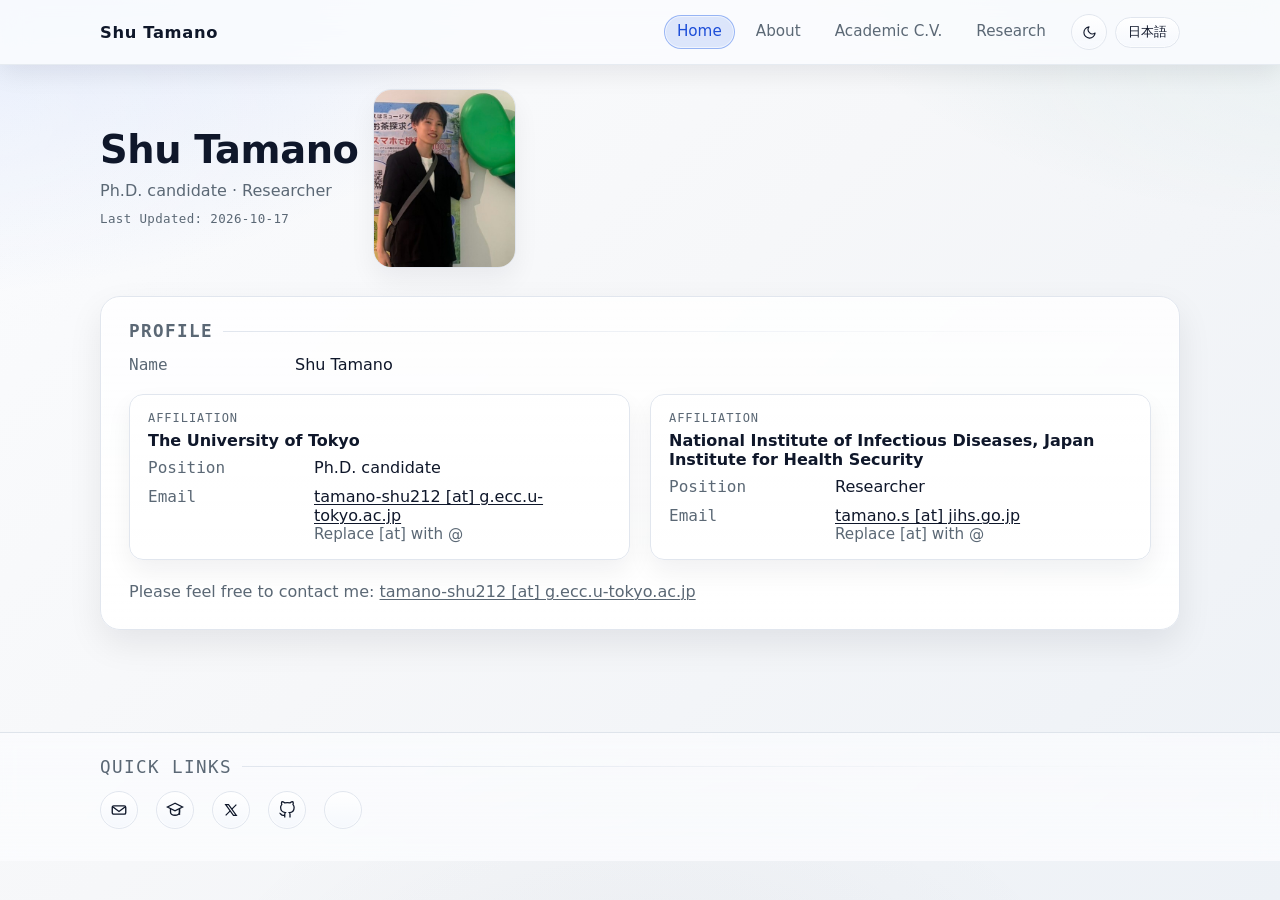
==== index.html @ 68197260 "update img" ====
<!doctype html>
<html lang="en">
  <head>
    <meta charset="utf-8" />
    <meta name="viewport" content="width=device-width, initial-scale=1" />
    <title>Shu Tamano - Home</title>
    <meta
      name="description"
      content="Shu Tamano Ph.D. candidate at The University of Tokyo and researcher at National Institute of Infectious Diseases"
    />
    <meta
      name="keywords"
      content="Shu Tamano, 玉野 史結, causal inference, statistical machine learning, deep learning theory, biostatistics, epidemiology, health security, University of Tokyo, Japan Institute for Health Security, National Institute of Infectious Diseases"
    />
    <link rel="icon" href="figs/favicon-32.png" type="image/png" sizes="32x32" />
    <link rel="apple-touch-icon" href="figs/favicon-180.png" sizes="180x180" />
    <link rel="stylesheet" href="css/style.css" />
  </head>
  <body data-page="home">
    <div id="site-header"></div>

    <main class="container">
      <section class="hero reveal" style="--delay: 0.05s">
        <div class="hero-lockup">
          <div class="hero-copy">
            <h1 data-i18n="value.name">Shu Tamano</h1>
            <p data-i18n="home.tag">Ph.D. candidate · Researcher</p>
            <p class="last-updated">
              <span data-i18n="home.lastUpdated">Last Updated</span>:
              <time datetime="2026-10-17">2026-10-17</time>
            </p>
          </div>
          <img
            class="hero-portrait"
            src="figs/myimage.png"
            width="314"
            height="640"
            alt="Portrait of Shu Tamano"
            decoding="async"
            fetchpriority="high"
          />
        </div>
      </section>

      <section class="card reveal" style="--delay: 0.15s">
        <h2 class="section-title" data-i18n="home.profileTitle">Profile</h2>
        <dl class="kv">
          <dt data-i18n="label.name">Name</dt>
          <dd data-i18n="value.name">Your Name</dd>
        </dl>

        <div class="profile-grid">
          <div class="profile-block">
            <div class="profile-title" data-i18n="label.affiliation">Affiliation</div>
            <div class="profile-affil" data-i18n="value.affiliation1">The University of Tokyo</div>
            <dl class="kv">
              <dt data-i18n="label.position">Position</dt>
              <dd data-i18n="value.position1">Ph.D. candidate</dd>
              <dt data-i18n="label.email">Email</dt>
              <dd>
                <a
                  class="email-link"
                  href="mailto:tamano-shu212@g.ecc.u-tokyo.ac.jp"
                  data-i18n="value.email1"
                  >name[at]example.com</a
                >
                <div class="meta" data-i18n="email.note">Replace [at] with @</div>
              </dd>
            </dl>
          </div>
          <div class="profile-block">
            <div class="profile-title" data-i18n="label.affiliation">Affiliation</div>
            <div class="profile-affil" data-i18n="value.affiliation2">
              Japan Institute for Health Security
            </div>
            <dl class="kv">
              <dt data-i18n="label.position">Position</dt>
              <dd data-i18n="value.position2">Researcher</dd>
              <dt data-i18n="label.email">Email</dt>
              <dd>
                <a class="email-link" href="mailto:tamano.s@jihs.go.jp" data-i18n="value.email2"
                  >name[at]example.com</a
                >
                <div class="meta" data-i18n="email.note">Replace [at] with @</div>
              </dd>
            </dl>
          </div>
        </div>
        <p class="contact-note">
          <span data-i18n="home.contactLead">Please feel free to contact me:</span>
          <a class="email-link" href="mailto:tamano-shu212@g.ecc.u-tokyo.ac.jp" data-i18n="value.email1"
            >tamano-shu212 [at] g.ecc.u-tokyo.ac.jp</a
          >
        </p>
      </section>
    </main>

    <div id="site-footer"></div>

    <script src="js/layout.js" defer></script>
    <script src="js/site.js" defer></script>
  </body>
</html>
---- css/style.css ----
:root {
  color-scheme: light;
  --bg-start: #fbfcfe;
  --bg: #f6f7f9;
  --bg-2: #edf1f6;
  --ink: #0f172a;
  --muted: #5b6875;
  --accent: #2563eb;
  --accent-2: #0f766e;
  --card: #ffffff;
  --card-raised: #ffffff;
  --line: #e1e6ee;
  --shadow: 0 14px 34px rgba(9, 18, 30, 0.08);
  --dot: rgba(15, 23, 42, 0.06);
  --bg-orb-a: rgba(37, 99, 235, 0.18);
  --bg-orb-b: rgba(15, 118, 110, 0.14);
  --bg-orb-c: rgba(15, 23, 42, 0.04);
  --grain-opacity: 0.24;
  --header-bg: rgba(251, 252, 254, 0.85);
  --header-line: rgba(225, 230, 238, 0.8);
  --header-shadow: 0 8px 26px rgba(9, 18, 30, 0.08);
  --control-bg: rgba(255, 255, 255, 0.9);
  --button-bg: linear-gradient(180deg, rgba(255, 255, 255, 0.95) 0%, rgba(245, 248, 253, 0.93) 100%);
  --button-hover-bg: linear-gradient(
    180deg,
    rgba(255, 255, 255, 0.98) 0%,
    rgba(238, 245, 255, 0.96) 100%
  );
  --card-soft: linear-gradient(180deg, rgba(255, 255, 255, 0.8) 0%, rgba(255, 255, 255, 0.96) 100%);
  --card-highlight: rgba(255, 255, 255, 0.72);
  --card-hover-border: rgba(37, 99, 235, 0.34);
  --card-hover-shadow: 0 16px 36px rgba(9, 18, 30, 0.14);
  --nav-pill-bg: rgba(255, 255, 255, 0.58);
  --nav-pill-border: rgba(225, 230, 238, 0.92);
  --nav-active-bg: rgba(37, 99, 235, 0.14);
  --nav-active-border: rgba(37, 99, 235, 0.38);
  --nav-active-ink: #1d4ed8;
  --ring-soft: 0 0 0 1px rgba(255, 255, 255, 0.55) inset;
  --surface-soft: rgba(15, 23, 42, 0.02);
  --row-muted-bg: rgba(15, 23, 42, 0.03);
  --row-ended-bg: rgba(15, 23, 42, 0.015);
  --footer-bg: rgba(251, 252, 254, 0.7);
  --footer-line: rgba(215, 222, 230, 0.8);
  --elev-shadow: 0 12px 26px rgba(9, 18, 30, 0.06);
  --hover-shadow: 0 8px 18px rgba(37, 99, 235, 0.12);
  --focus-ring: rgba(37, 99, 235, 0.45);
  --accent-chip-bg: rgba(37, 99, 235, 0.08);
  --accent-chip-border: rgba(37, 99, 235, 0.18);
  --accent-active-bg: rgba(37, 99, 235, 0.1);
  --accent-active-border: rgba(37, 99, 235, 0.4);
  --tag-lead-ink: #1d4ed8;
  --tag-lead-bg: rgba(29, 78, 216, 0.12);
  --tag-lead-border: rgba(29, 78, 216, 0.25);
  --tag-corresponding-ink: #0f766e;
  --tag-corresponding-bg: rgba(15, 118, 110, 0.12);
  --tag-corresponding-border: rgba(15, 118, 110, 0.25);
  --tag-last-ink: #7c3aed;
  --tag-last-bg: rgba(124, 58, 237, 0.12);
  --tag-last-border: rgba(124, 58, 237, 0.25);
  --tag-peer-ink: #b45309;
  --tag-peer-bg: rgba(180, 83, 9, 0.12);
  --tag-peer-border: rgba(180, 83, 9, 0.25);
  --tag-presenter-lead-ink: #2563eb;
  --tag-presenter-lead-bg: rgba(37, 99, 235, 0.12);
  --tag-presenter-lead-border: rgba(37, 99, 235, 0.25);
  --tag-presenter-co-ink: #475569;
  --tag-presenter-co-bg: rgba(71, 85, 105, 0.12);
  --tag-presenter-co-border: rgba(71, 85, 105, 0.25);
  --tag-oral-ink: #1e40af;
  --tag-oral-bg: rgba(30, 64, 175, 0.12);
  --tag-oral-border: rgba(30, 64, 175, 0.25);
  --tag-poster-ink: #0f766e;
  --tag-poster-bg: rgba(15, 118, 110, 0.12);
  --tag-poster-border: rgba(15, 118, 110, 0.25);
  --tag-invited-ink: #9333ea;
  --tag-invited-bg: rgba(147, 51, 234, 0.12);
  --tag-invited-border: rgba(147, 51, 234, 0.25);
  --sans: system-ui, -apple-system, BlinkMacSystemFont, "Segoe UI", sans-serif;
  --mono: ui-monospace, "SFMono-Regular", Menlo, Monaco, Consolas, monospace;
  --research-serif: "Hiragino Mincho ProN", "Yu Mincho", "Times New Roman", "Times", serif;
  --jp-round: "Hiragino Maru Gothic ProN", "Hiragino Maru Gothic Pro", "HGMaruGothicMPRO",
    "Yu Gothic", "Meiryo", "Noto Sans JP", sans-serif;
}

:root[data-theme="dark"] {
  color-scheme: dark;
  --bg-start: #050b16;
  --bg: #0b1322;
  --bg-2: #101b31;
  --ink: #e5edf8;
  --muted: #9aaac0;
  --accent: #60a5fa;
  --accent-2: #2dd4bf;
  --card: #131f35;
  --card-raised: #182640;
  --line: #2a3953;
  --shadow: 0 18px 34px rgba(2, 6, 16, 0.48);
  --dot: rgba(148, 163, 184, 0.14);
  --bg-orb-a: rgba(96, 165, 250, 0.24);
  --bg-orb-b: rgba(45, 212, 191, 0.2);
  --bg-orb-c: rgba(148, 163, 184, 0.1);
  --grain-opacity: 0.26;
  --header-bg: rgba(5, 11, 22, 0.82);
  --header-line: rgba(42, 57, 83, 0.82);
  --header-shadow: 0 12px 30px rgba(2, 6, 16, 0.58);
  --control-bg: rgba(19, 31, 53, 0.9);
  --button-bg: linear-gradient(180deg, rgba(24, 38, 64, 0.9) 0%, rgba(18, 29, 50, 0.96) 100%);
  --button-hover-bg: linear-gradient(180deg, rgba(31, 50, 84, 0.92) 0%, rgba(24, 38, 64, 0.98) 100%);
  --card-soft: linear-gradient(180deg, rgba(24, 38, 64, 0.88) 0%, rgba(19, 31, 53, 0.96) 100%);
  --card-highlight: rgba(148, 163, 184, 0.2);
  --card-hover-border: rgba(96, 165, 250, 0.5);
  --card-hover-shadow: 0 18px 40px rgba(2, 6, 16, 0.6);
  --nav-pill-bg: rgba(24, 38, 64, 0.74);
  --nav-pill-border: rgba(42, 57, 83, 0.96);
  --nav-active-bg: rgba(96, 165, 250, 0.2);
  --nav-active-border: rgba(96, 165, 250, 0.48);
  --nav-active-ink: #bfdbfe;
  --ring-soft: 0 0 0 1px rgba(148, 163, 184, 0.2) inset;
  --surface-soft: rgba(148, 163, 184, 0.08);
  --row-muted-bg: rgba(148, 163, 184, 0.14);
  --row-ended-bg: rgba(148, 163, 184, 0.1);
  --footer-bg: rgba(5, 11, 22, 0.74);
  --footer-line: rgba(42, 57, 83, 0.82);
  --elev-shadow: 0 14px 30px rgba(2, 6, 16, 0.45);
  --hover-shadow: 0 10px 20px rgba(96, 165, 250, 0.2);
  --focus-ring: rgba(96, 165, 250, 0.55);
  --accent-chip-bg: rgba(96, 165, 250, 0.16);
  --accent-chip-border: rgba(96, 165, 250, 0.34);
  --accent-active-bg: rgba(96, 165, 250, 0.22);
  --accent-active-border: rgba(96, 165, 250, 0.45);
  --tag-lead-ink: #93c5fd;
  --tag-lead-bg: rgba(147, 197, 253, 0.16);
  --tag-lead-border: rgba(147, 197, 253, 0.34);
  --tag-corresponding-ink: #5eead4;
  --tag-corresponding-bg: rgba(94, 234, 212, 0.16);
  --tag-corresponding-border: rgba(94, 234, 212, 0.34);
  --tag-last-ink: #c4b5fd;
  --tag-last-bg: rgba(196, 181, 253, 0.16);
  --tag-last-border: rgba(196, 181, 253, 0.34);
  --tag-peer-ink: #fdba74;
  --tag-peer-bg: rgba(253, 186, 116, 0.16);
  --tag-peer-border: rgba(253, 186, 116, 0.34);
  --tag-presenter-lead-ink: #93c5fd;
  --tag-presenter-lead-bg: rgba(147, 197, 253, 0.16);
  --tag-presenter-lead-border: rgba(147, 197, 253, 0.34);
  --tag-presenter-co-ink: #cbd5e1;
  --tag-presenter-co-bg: rgba(203, 213, 225, 0.14);
  --tag-presenter-co-border: rgba(203, 213, 225, 0.3);
  --tag-oral-ink: #bfdbfe;
  --tag-oral-bg: rgba(191, 219, 254, 0.16);
  --tag-oral-border: rgba(191, 219, 254, 0.34);
  --tag-poster-ink: #5eead4;
  --tag-poster-bg: rgba(94, 234, 212, 0.16);
  --tag-poster-border: rgba(94, 234, 212, 0.34);
  --tag-invited-ink: #d8b4fe;
  --tag-invited-bg: rgba(216, 180, 254, 0.16);
  --tag-invited-border: rgba(216, 180, 254, 0.34);
}

@media (prefers-color-scheme: dark) {
  :root:not([data-theme="light"]) {
    color-scheme: dark;
    --bg-start: #050b16;
    --bg: #0b1322;
    --bg-2: #101b31;
    --ink: #e5edf8;
    --muted: #9aaac0;
    --accent: #60a5fa;
    --accent-2: #2dd4bf;
    --card: #131f35;
    --card-raised: #182640;
    --line: #2a3953;
    --shadow: 0 18px 34px rgba(2, 6, 16, 0.48);
    --dot: rgba(148, 163, 184, 0.14);
    --bg-orb-a: rgba(96, 165, 250, 0.24);
    --bg-orb-b: rgba(45, 212, 191, 0.2);
    --bg-orb-c: rgba(148, 163, 184, 0.1);
    --grain-opacity: 0.26;
    --header-bg: rgba(5, 11, 22, 0.82);
    --header-line: rgba(42, 57, 83, 0.82);
    --header-shadow: 0 12px 30px rgba(2, 6, 16, 0.58);
    --control-bg: rgba(19, 31, 53, 0.9);
    --button-bg: linear-gradient(180deg, rgba(24, 38, 64, 0.9) 0%, rgba(18, 29, 50, 0.96) 100%);
    --button-hover-bg: linear-gradient(180deg, rgba(31, 50, 84, 0.92) 0%, rgba(24, 38, 64, 0.98) 100%);
    --card-soft: linear-gradient(180deg, rgba(24, 38, 64, 0.88) 0%, rgba(19, 31, 53, 0.96) 100%);
    --card-highlight: rgba(148, 163, 184, 0.2);
    --card-hover-border: rgba(96, 165, 250, 0.5);
    --card-hover-shadow: 0 18px 40px rgba(2, 6, 16, 0.6);
    --nav-pill-bg: rgba(24, 38, 64, 0.74);
    --nav-pill-border: rgba(42, 57, 83, 0.96);
    --nav-active-bg: rgba(96, 165, 250, 0.2);
    --nav-active-border: rgba(96, 165, 250, 0.48);
    --nav-active-ink: #bfdbfe;
    --ring-soft: 0 0 0 1px rgba(148, 163, 184, 0.2) inset;
    --surface-soft: rgba(148, 163, 184, 0.08);
    --row-muted-bg: rgba(148, 163, 184, 0.14);
    --row-ended-bg: rgba(148, 163, 184, 0.1);
    --footer-bg: rgba(5, 11, 22, 0.74);
    --footer-line: rgba(42, 57, 83, 0.82);
    --elev-shadow: 0 14px 30px rgba(2, 6, 16, 0.45);
    --hover-shadow: 0 10px 20px rgba(96, 165, 250, 0.2);
    --focus-ring: rgba(96, 165, 250, 0.55);
    --accent-chip-bg: rgba(96, 165, 250, 0.16);
    --accent-chip-border: rgba(96, 165, 250, 0.34);
    --accent-active-bg: rgba(96, 165, 250, 0.22);
    --accent-active-border: rgba(96, 165, 250, 0.45);
    --tag-lead-ink: #93c5fd;
    --tag-lead-bg: rgba(147, 197, 253, 0.16);
    --tag-lead-border: rgba(147, 197, 253, 0.34);
    --tag-corresponding-ink: #5eead4;
    --tag-corresponding-bg: rgba(94, 234, 212, 0.16);
    --tag-corresponding-border: rgba(94, 234, 212, 0.34);
    --tag-last-ink: #c4b5fd;
    --tag-last-bg: rgba(196, 181, 253, 0.16);
    --tag-last-border: rgba(196, 181, 253, 0.34);
    --tag-peer-ink: #fdba74;
    --tag-peer-bg: rgba(253, 186, 116, 0.16);
    --tag-peer-border: rgba(253, 186, 116, 0.34);
    --tag-presenter-lead-ink: #93c5fd;
    --tag-presenter-lead-bg: rgba(147, 197, 253, 0.16);
    --tag-presenter-lead-border: rgba(147, 197, 253, 0.34);
    --tag-presenter-co-ink: #cbd5e1;
    --tag-presenter-co-bg: rgba(203, 213, 225, 0.14);
    --tag-presenter-co-border: rgba(203, 213, 225, 0.3);
    --tag-oral-ink: #bfdbfe;
    --tag-oral-bg: rgba(191, 219, 254, 0.16);
    --tag-oral-border: rgba(191, 219, 254, 0.34);
    --tag-poster-ink: #5eead4;
    --tag-poster-bg: rgba(94, 234, 212, 0.16);
    --tag-poster-border: rgba(94, 234, 212, 0.34);
    --tag-invited-ink: #d8b4fe;
    --tag-invited-bg: rgba(216, 180, 254, 0.16);
    --tag-invited-border: rgba(216, 180, 254, 0.34);
  }
}

* {
  box-sizing: border-box;
}

html {
  scroll-behavior: smooth;
}

body {
  margin: 0;
  font-family: var(--sans);
  color: var(--ink);
  background:
    radial-gradient(1200px 700px at -8% -12%, var(--bg-orb-a) 0%, transparent 58%),
    radial-gradient(980px 640px at 104% -18%, var(--bg-orb-b) 0%, transparent 60%),
    radial-gradient(680px 460px at 50% 118%, var(--bg-orb-c) 0%, transparent 70%),
    linear-gradient(136deg, var(--bg-start) 0%, var(--bg) 46%, var(--bg-2) 100%);
  min-height: 100vh;
  overflow-x: hidden;
  transition: background-color 0.25s ease, color 0.25s ease;
}

:lang(ja) body {
  font-family: var(--jp-round);
  font-weight: 500;
}

:lang(ja) body * {
  font-family: var(--jp-round);
}

body::before {
  content: "";
  position: fixed;
  inset: 0;
  pointer-events: none;
  background-image: radial-gradient(var(--dot) 0.6px, transparent 0.6px);
  background-size: 20px 20px;
  opacity: var(--grain-opacity);
  mix-blend-mode: normal;
  z-index: 0;
}

body::after {
  content: "";
  position: fixed;
  inset: -6% -18%;
  pointer-events: none;
  z-index: 0;
  background:
    radial-gradient(520px 280px at 12% 18%, var(--card-highlight) 0%, transparent 72%),
    radial-gradient(460px 260px at 88% 12%, var(--card-highlight) 0%, transparent 74%);
  opacity: 0.35;
}

img {
  max-width: 100%;
  display: block;
}

a {
  color: inherit;
  text-decoration: none;
}

a:hover {
  color: var(--accent);
}

.email-link {
  text-decoration: underline;
  text-decoration-thickness: 1px;
  text-underline-offset: 2px;
  word-break: break-word;
}

header {
  position: sticky;
  top: 0;
  z-index: 24;
  pointer-events: none;
  background: transparent;
  border: 0;
  box-shadow: none;
  backdrop-filter: none;
}

.hybrid-header {
  position: relative;
}

.legacy-header {
  pointer-events: auto;
  max-height: 220px;
  overflow: hidden;
  backdrop-filter: blur(14px) saturate(140%);
  background: var(--header-bg);
  border-bottom: 1px solid var(--header-line);
  box-shadow: var(--header-shadow);
  opacity: 1;
  transform: translateY(0);
  transition: opacity 0.2s ease, transform 0.2s ease, max-height 0.2s ease, border-color 0.2s ease;
}

.hybrid-header.is-compact .legacy-header {
  max-height: 0;
  opacity: 0;
  transform: translateY(-12px);
  border-color: transparent;
  pointer-events: none;
}

.topbar {
  display: flex;
  align-items: center;
  justify-content: space-between;
  gap: 14px;
  padding: 14px 0;
}

.floating-menu {
  position: fixed;
  top: 16px;
  right: clamp(10px, 2vw, 24px);
  width: min(340px, calc(100vw - 20px));
  display: grid;
  justify-items: end;
  gap: 10px;
  opacity: 0;
  transform: translateY(-8px) scale(0.98);
  transform-origin: top right;
  pointer-events: none;
  transition: opacity 0.22s ease, transform 0.22s ease;
}

.hybrid-header.is-compact .floating-menu {
  opacity: 1;
  transform: translateY(0) scale(1);
  pointer-events: auto;
}

.menu-fab {
  position: relative;
  width: 46px;
  height: 46px;
  border: 1px solid var(--line);
  border-radius: 999px;
  background: var(--button-bg);
  color: var(--ink);
  cursor: pointer;
  display: inline-grid;
  place-items: center;
  padding: 0;
  box-shadow: var(--header-shadow), var(--ring-soft);
  transition: transform 0.2s ease, border-color 0.2s ease, box-shadow 0.2s ease, background 0.2s ease;
}

.menu-fab .menu-line {
  position: absolute;
  width: 18px;
  height: 1.8px;
  border-radius: 999px;
  background: currentColor;
  transition: transform 0.2s ease, opacity 0.2s ease;
}

.menu-fab .menu-line:nth-child(1) {
  transform: translateY(-5px);
}

.menu-fab .menu-line:nth-child(2) {
  transform: translateY(0);
}

.menu-fab .menu-line:nth-child(3) {
  transform: translateY(5px);
}

.floating-menu.is-open .menu-fab .menu-line:nth-child(1) {
  transform: translateY(0) rotate(45deg);
}

.floating-menu.is-open .menu-fab .menu-line:nth-child(2) {
  opacity: 0;
}

.floating-menu.is-open .menu-fab .menu-line:nth-child(3) {
  transform: translateY(0) rotate(-45deg);
}

.menu-fab:hover {
  transform: translateY(-1px);
  border-color: var(--accent);
  background: var(--button-hover-bg);
  box-shadow: var(--hover-shadow);
}

.menu-fab:focus-visible {
  outline: 2px solid var(--focus-ring);
  outline-offset: 2px;
}

.menu-panel {
  width: 100%;
  border: 1px solid var(--line);
  border-radius: 18px;
  padding: 14px;
  background: var(--card-soft);
  box-shadow: var(--header-shadow), var(--ring-soft);
  backdrop-filter: blur(14px) saturate(140%);
  opacity: 0;
  transform: translateY(-8px) scale(0.98);
  transform-origin: top right;
  visibility: hidden;
  pointer-events: none;
  transition: opacity 0.22s ease, transform 0.22s ease, visibility 0s linear 0.22s;
}

.floating-menu.is-open .menu-panel {
  opacity: 1;
  transform: translateY(0) scale(1);
  visibility: visible;
  pointer-events: auto;
  transition: opacity 0.22s ease, transform 0.22s ease;
}

.container {
  width: min(1080px, 92vw);
  margin: 0 auto;
}

.brand {
  display: flex;
  flex-direction: column;
  gap: 4px;
}

.brand .title {
  font-size: 1.02rem;
  font-weight: 650;
  letter-spacing: 0.04em;
  text-shadow: 0 1px 0 var(--card-highlight);
}

.brand .subtitle {
  font-size: 0.85rem;
  color: var(--muted);
  font-family: var(--mono);
}

.legacy-right {
  display: flex;
  align-items: center;
  justify-content: flex-end;
  gap: 12px;
  flex-wrap: wrap;
}

.legacy-nav {
  display: flex;
  align-items: center;
  gap: 8px;
  flex-wrap: wrap;
  font-size: 0.95rem;
}

.legacy-nav a {
  padding: 8px 12px;
  border: 1px solid transparent;
  border-radius: 999px;
  color: var(--muted);
  line-height: 1;
  transition: color 0.2s ease, border-color 0.2s ease, background 0.2s ease, transform 0.2s ease;
}

.legacy-nav a:hover {
  background: var(--nav-pill-bg);
  border-color: var(--nav-pill-border);
  color: var(--ink);
  transform: translateY(-1px);
}

.legacy-nav a.active {
  border-color: var(--nav-active-border);
  background: var(--nav-active-bg);
  color: var(--nav-active-ink);
  box-shadow: var(--ring-soft);
}

.legacy-actions {
  display: flex;
  align-items: center;
  gap: 8px;
}

.menu-panel nav {
  display: grid;
  gap: 8px;
  margin-top: 10px;
  font-size: 0.95rem;
}

.menu-panel nav a {
  padding: 9px 12px;
  border: 1px solid transparent;
  border-radius: 12px;
  color: var(--muted);
  line-height: 1;
  transition: color 0.2s ease, border-color 0.2s ease, background 0.2s ease, transform 0.2s ease;
}

.menu-panel nav a:hover {
  background: var(--nav-pill-bg);
  border-color: var(--nav-pill-border);
  color: var(--ink);
  transform: translateY(-1px);
}

.menu-panel nav a.active {
  border-color: var(--nav-active-border);
  background: var(--nav-active-bg);
  color: var(--nav-active-ink);
  box-shadow: var(--ring-soft);
}

.menu-actions {
  margin-top: 12px;
  padding-top: 12px;
  border-top: 1px solid var(--line);
  display: flex;
  justify-content: flex-end;
  gap: 8px;
}

.lang-toggle,
.theme-toggle {
  border: 1px solid var(--line);
  background: var(--button-bg);
  color: var(--ink);
  border-radius: 999px;
  cursor: pointer;
  padding: 6px 12px;
  box-shadow: var(--ring-soft);
  transition: transform 0.2s ease, border-color 0.2s ease, box-shadow 0.2s ease, background 0.2s ease;
}

.lang-toggle {
  font-family: var(--mono);
  font-size: 0.8rem;
}

.theme-toggle {
  position: relative;
  display: inline-grid;
  place-items: center;
  width: 36px;
  height: 36px;
  padding: 0;
  flex: 0 0 auto;
}

.theme-icon {
  position: absolute;
  width: 15px;
  height: 15px;
  transition: opacity 0.22s ease, transform 0.22s ease;
}

.theme-icon.sun {
  opacity: 0;
  transform: scale(0.72) rotate(-18deg);
}

.theme-icon.moon {
  opacity: 1;
  transform: scale(1) rotate(0deg);
}

:root[data-theme="dark"] .theme-icon.sun {
  opacity: 1;
  transform: scale(1) rotate(0deg);
}

:root[data-theme="dark"] .theme-icon.moon {
  opacity: 0;
  transform: scale(0.72) rotate(18deg);
}

.lang-toggle:hover,
.theme-toggle:hover {
  transform: translateY(-1px);
  border-color: var(--accent);
  background: var(--button-hover-bg);
  box-shadow: var(--hover-shadow);
}

.lang-toggle:focus-visible,
.theme-toggle:focus-visible {
  outline: 2px solid var(--focus-ring);
  outline-offset: 2px;
}

main {
  position: relative;
  z-index: 1;
  padding: 24px 0 102px;
}

.hero {
  --hero-portrait-size: clamp(128px, 14vw, 180px);
  display: block;
}

.hero-lockup {
  display: flex;
  align-items: center;
  flex-wrap: nowrap;
  gap: clamp(8px, 1.3vw, 14px);
  width: fit-content;
  max-width: 100%;
}

.hero-copy {
  display: grid;
  gap: 8px;
  min-width: 0;
  flex: 0 1 auto;
}

.hero h1 {
  font-size: clamp(2rem, 3vw, 2.8rem);
  margin: 0;
  letter-spacing: -0.01em;
  line-height: 1.08;
  text-wrap: balance;
}

.hero p {
  margin: 0;
  color: var(--muted);
  font-size: 1rem;
  line-height: 1.45;
  max-width: 68ch;
  white-space: nowrap;
}

.hero .last-updated {
  font-family: var(--mono);
  font-size: 0.78rem;
  letter-spacing: 0.03em;
}

.hero-portrait {
  width: calc(var(--hero-portrait-size) * 0.8);
  height: var(--hero-portrait-size);
  aspect-ratio: 4 / 5;
  flex: 0 0 auto;
  object-fit: cover;
  object-position: center;
  border: 1px solid var(--line);
  border-radius: 18px;
  box-shadow: var(--elev-shadow), var(--ring-soft);
}

.meta {
  margin: 0;
  color: var(--muted);
  font-size: 0.95rem;
}

.card {
  position: relative;
  overflow: hidden;
  contain: layout;
  background: var(--card-soft);
  border: 1px solid var(--line);
  border-radius: 20px;
  padding: 24px 28px;
  box-shadow: var(--shadow), var(--ring-soft);
  backdrop-filter: blur(4px);
  transition: transform 0.24s ease, border-color 0.24s ease, box-shadow 0.24s ease;
}

.card::before {
  content: "";
  position: absolute;
  top: 0;
  left: 6%;
  right: 6%;
  height: 1px;
  background: linear-gradient(90deg, transparent 0%, var(--card-highlight) 50%, transparent 100%);
  pointer-events: none;
}

.section-title {
  display: flex;
  align-items: center;
  gap: 10px;
  font-size: 1.1rem;
  margin: 0 0 14px;
  letter-spacing: 0.08em;
  text-transform: uppercase;
  font-family: var(--mono);
  color: var(--muted);
}

.section-title::after {
  content: "";
  flex: 1;
  height: 1px;
  background: linear-gradient(90deg, var(--line) 0%, transparent 100%);
}

.collapsible-header {
  display: flex;
  align-items: center;
  gap: 12px;
  margin-bottom: 14px;
}

.collapsible-header .section-title {
  flex: 1;
  min-width: 0;
  margin: 0;
}

.collapsible-card.is-collapsed .collapsible-header {
  margin-bottom: 0;
}

.collapsible-toggle {
  position: relative;
  flex: 0 0 auto;
  display: inline-grid;
  place-items: center;
  width: 34px;
  height: 34px;
  padding: 0;
  border: 1px solid var(--line);
  border-radius: 999px;
  background: var(--button-bg);
  color: var(--muted);
  cursor: pointer;
  box-shadow: var(--ring-soft);
  transition: transform 0.2s ease, border-color 0.2s ease, box-shadow 0.2s ease,
    background 0.2s ease, color 0.2s ease;
}

.collapsible-toggle:hover {
  transform: translateY(-1px);
  border-color: var(--accent-active-border);
  background: var(--button-hover-bg);
  color: var(--accent);
  box-shadow: var(--hover-shadow);
}

.collapsible-toggle:focus-visible {
  outline: 2px solid var(--focus-ring);
  outline-offset: 2px;
}

.collapsible-icon {
  position: relative;
  width: 14px;
  height: 14px;
}

.collapsible-icon::before,
.collapsible-icon::after {
  content: "";
  position: absolute;
  inset: 6px 1px auto;
  height: 2px;
  border-radius: 999px;
  background: currentColor;
  transition: opacity 0.18s ease, transform 0.18s ease;
}

.collapsible-icon::after {
  transform: rotate(90deg);
}

.collapsible-toggle[aria-expanded="true"] .collapsible-icon::after {
  opacity: 0;
  transform: rotate(90deg) scaleX(0.2);
}

.collapsible-content {
  animation: fadeUp 0.22s ease both;
}

.kv {
  display: grid;
  grid-template-columns: 150px 1fr;
  gap: 10px 16px;
  margin: 0;
}

.kv dt {
  font-family: var(--mono);
  color: var(--muted);
}

.kv dd {
  margin: 0;
}

.grid {
  display: grid;
  gap: 22px;
  grid-template-columns: repeat(auto-fit, minmax(260px, 1fr));
  align-items: start;
}

main > section {
  margin-top: 28px;
}

main > section:first-child {
  margin-top: 0;
}

.tag {
  display: inline-flex;
  align-items: center;
  gap: 6px;
  padding: 4px 10px;
  border-radius: 999px;
  background: var(--accent-chip-bg);
  border: 1px solid var(--accent-chip-border);
  color: var(--accent);
  font-size: 0.75rem;
  font-family: var(--mono);
  box-shadow: var(--ring-soft);
}

.tag-row {
  display: flex;
  flex-wrap: wrap;
  gap: 8px;
}

.tag-badge {
  display: inline-flex;
  align-items: center;
  gap: 6px;
  padding: 4px 10px;
  border-radius: 999px;
  font-size: 0.72rem;
  font-weight: 500;
  line-height: 1;
  min-height: 24px;
  font-family: var(--mono);
  letter-spacing: 0.03em;
  border: 1px solid transparent;
}

.tag-badge.lead {
  color: var(--tag-lead-ink);
  background: var(--tag-lead-bg);
  border-color: var(--tag-lead-border);
}

.tag-badge.corresponding {
  color: var(--tag-corresponding-ink);
  background: var(--tag-corresponding-bg);
  border-color: var(--tag-corresponding-border);
}

.tag-badge.last {
  color: var(--tag-last-ink);
  background: var(--tag-last-bg);
  border-color: var(--tag-last-border);
}

.tag-badge.peer {
  color: var(--tag-peer-ink);
  background: var(--tag-peer-bg);
  border-color: var(--tag-peer-border);
}

.tag-badge.presenter-lead {
  color: var(--tag-presenter-lead-ink);
  background: var(--tag-presenter-lead-bg);
  border-color: var(--tag-presenter-lead-border);
}

.tag-badge.presenter-co {
  color: var(--tag-presenter-co-ink);
  background: var(--tag-presenter-co-bg);
  border-color: var(--tag-presenter-co-border);
}

.tag-badge.oral {
  color: var(--tag-oral-ink);
  background: var(--tag-oral-bg);
  border-color: var(--tag-oral-border);
}

.tag-badge.poster {
  color: var(--tag-poster-ink);
  background: var(--tag-poster-bg);
  border-color: var(--tag-poster-border);
}

.tag-badge.invited {
  color: var(--tag-invited-ink);
  background: var(--tag-invited-bg);
  border-color: var(--tag-invited-border);
}

.filter-bar {
  display: flex;
  flex-wrap: wrap;
  gap: 8px;
  margin: 10px 0 6px;
}

.filter-button {
  border: 1px solid var(--line);
  background: var(--button-bg);
  color: var(--muted);
  border-radius: 999px;
  padding: 5px 12px;
  min-height: 24px;
  font-family: var(--mono);
  font-size: 0.7rem;
  letter-spacing: 0.03em;
  cursor: pointer;
  box-shadow: var(--ring-soft);
  transition: border-color 0.2s ease, color 0.2s ease, background 0.2s ease, transform 0.2s ease;
}

.filter-button.active {
  color: var(--accent);
  border-color: var(--accent-active-border);
  background: var(--accent-active-bg);
}

.filter-button:hover {
  color: var(--ink);
  border-color: var(--accent-chip-border);
  transform: translateY(-1px);
}

.filter-button:focus-visible {
  outline: 2px solid var(--focus-ring);
  outline-offset: 2px;
}

.profile-grid {
  display: grid;
  gap: 20px;
  grid-template-columns: repeat(auto-fit, minmax(240px, 1fr));
  margin-top: 20px;
}

.profile-block {
  position: relative;
  overflow: hidden;
  contain: layout;
  border: 1px solid var(--line);
  border-radius: 14px;
  padding: 16px 18px;
  background: var(--card-soft);
  box-shadow: var(--elev-shadow), var(--ring-soft);
  transition: transform 0.22s ease, border-color 0.22s ease, box-shadow 0.22s ease;
}

.profile-block::before {
  content: "";
  position: absolute;
  inset: 0 auto auto 0;
  width: 100%;
  height: 1px;
  background: linear-gradient(90deg, transparent 0%, var(--card-highlight) 45%, transparent 100%);
  pointer-events: none;
}

.profile-title {
  font-family: var(--mono);
  color: var(--muted);
  font-size: 0.75rem;
  letter-spacing: 0.08em;
  text-transform: uppercase;
  margin-bottom: 6px;
}

.profile-affil {
  font-weight: 600;
  margin-bottom: 8px;
}

.contact-note {
  margin: 20px 0 0;
  color: var(--muted);
  line-height: 1.55;
}

.list {
  display: grid;
  gap: 12px;
  margin: 0;
  padding-left: 18px;
  color: var(--muted);
}

.concept-grid {
  display: grid;
  gap: 18px;
  align-items: stretch;
}

.concept-grid-research {
  grid-template-columns: repeat(3, minmax(0, 1fr));
}

.concept-grid-applications {
  grid-template-columns: repeat(3, minmax(0, 1fr));
}

.concept-panel {
  --concept-accent: #2563eb;
  --concept-accent-soft: rgba(37, 99, 235, 0.18);
  --concept-accent-faint: rgba(37, 99, 235, 0.08);
  --concept-accent-line: rgba(37, 99, 235, 0.26);
  position: relative;
  overflow: hidden;
  contain: layout;
  display: grid;
  gap: 16px;
  align-content: start;
  min-height: 100%;
  padding: 18px;
  border: 1px solid var(--line);
  border-radius: 18px;
  background:
    radial-gradient(120% 100% at 0% 0%, var(--concept-accent-faint) 0%, transparent 56%),
    var(--card-soft);
  box-shadow: var(--elev-shadow), var(--ring-soft);
  transition: transform 0.22s ease, border-color 0.22s ease, box-shadow 0.22s ease;
}

.concept-panel svg * {
  animation-play-state: paused;
}

.concept-panel.is-in-view svg * {
  animation-play-state: running;
}

.concept-panel::before {
  content: "";
  position: absolute;
  inset: 0 auto auto 18px;
  width: calc(100% - 36px);
  height: 1px;
  background: linear-gradient(90deg, transparent 0%, rgba(255, 255, 255, 0.7) 50%, transparent 100%);
  pointer-events: none;
}

.concept-panel:hover {
  transform: translateY(-2px);
  border-color: var(--concept-accent-line);
  box-shadow: var(--card-hover-shadow), var(--ring-soft);
}

.concept-panel-causal {
  --concept-accent: #2563eb;
  --concept-accent-soft: rgba(37, 99, 235, 0.18);
  --concept-accent-faint: rgba(37, 99, 235, 0.08);
  --concept-accent-line: rgba(37, 99, 235, 0.26);
}

.concept-panel-statml {
  --concept-accent: #0f766e;
  --concept-accent-soft: rgba(15, 118, 110, 0.18);
  --concept-accent-faint: rgba(15, 118, 110, 0.08);
  --concept-accent-line: rgba(15, 118, 110, 0.26);
}

.concept-panel-dlt {
  --concept-accent: #c2410c;
  --concept-accent-soft: rgba(194, 65, 12, 0.18);
  --concept-accent-faint: rgba(194, 65, 12, 0.08);
  --concept-accent-line: rgba(194, 65, 12, 0.26);
}

.concept-panel-biostat {
  --concept-accent: #15803d;
  --concept-accent-soft: rgba(21, 128, 61, 0.18);
  --concept-accent-faint: rgba(21, 128, 61, 0.08);
  --concept-accent-line: rgba(21, 128, 61, 0.26);
}

.concept-panel-epi {
  --concept-accent: #be123c;
  --concept-accent-soft: rgba(190, 18, 60, 0.18);
  --concept-accent-faint: rgba(190, 18, 60, 0.08);
  --concept-accent-line: rgba(190, 18, 60, 0.26);
}

.concept-panel-econometrics {
  --concept-accent: #7c3aed;
  --concept-accent-soft: rgba(124, 58, 237, 0.18);
  --concept-accent-faint: rgba(124, 58, 237, 0.08);
  --concept-accent-line: rgba(124, 58, 237, 0.26);
}

.concept-copy {
  display: grid;
  gap: 10px;
}

.concept-name {
  margin: 0;
  font-size: 1.1rem;
  line-height: 1.25;
  text-wrap: balance;
}

.concept-desc {
  margin: 0;
  color: var(--muted);
  line-height: 1.6;
}

.concept-visual {
  position: relative;
  overflow: hidden;
  aspect-ratio: 16 / 10;
  border-radius: 16px;
  border: 1px solid var(--concept-accent-line);
  background:
    radial-gradient(82% 82% at 20% 18%, var(--concept-accent-soft) 0%, transparent 58%),
    linear-gradient(145deg, rgba(255, 255, 255, 0.3) 0%, rgba(255, 255, 255, 0.08) 100%);
  box-shadow: inset 0 1px 0 rgba(255, 255, 255, 0.76), var(--ring-soft);
}

.concept-visual::after {
  content: "";
  position: absolute;
  inset: -12% auto auto -6%;
  width: 44%;
  aspect-ratio: 1;
  border-radius: 50%;
  background: radial-gradient(circle, rgba(255, 255, 255, 0.44) 0%, transparent 70%);
  pointer-events: none;
}

.concept-svg {
  position: absolute;
  inset: 0;
  width: 100%;
  height: 100%;
}

.visual-frame {
  fill: rgba(255, 255, 255, 0.03);
  stroke: rgba(255, 255, 255, 0.24);
  stroke-width: 1.2;
}

.visual-haze {
  fill: var(--concept-accent-soft);
  opacity: 0.9;
  animation: hazePulse 6s ease-in-out infinite;
  transform-origin: center;
  transform-box: fill-box;
}

.signal-line,
.trend-line,
.decision-band,
.weight-line,
.activation-wave,
.step-line,
.cluster-link,
.epi-curve,
.axis-line {
  fill: none;
  stroke-linecap: round;
  stroke-linejoin: round;
}

.signal-line,
.activation-wave,
.step-line,
.epi-curve {
  stroke: var(--concept-accent);
}

.signal-line {
  stroke-width: 3;
}

.signal-line.faint {
  stroke-width: 2;
  opacity: 0.34;
  stroke-dasharray: 8 12;
  animation: dashFlow 8s linear infinite;
}

.causal-beam {
  stroke-dasharray: 8 10;
  animation: dashFlow 7s linear infinite;
}

.orbit-ring {
  fill: none;
  stroke: rgba(255, 255, 255, 0.42);
  stroke-width: 1.5;
}

.signal-node,
.layer-node,
.cluster-node,
.sample-marker {
  fill: rgba(255, 255, 255, 0.96);
  stroke: var(--concept-accent);
}

.signal-node {
  stroke-width: 3.6;
  filter: drop-shadow(0 6px 14px rgba(15, 23, 42, 0.14));
}

.spark {
  fill: var(--concept-accent);
  opacity: 0.78;
  animation: sparkPulse 4.4s ease-in-out infinite;
  transform-origin: center;
  transform-box: fill-box;
}

.grid-line {
  fill: none;
  stroke: rgba(148, 163, 184, 0.18);
  stroke-width: 1.1;
}

.decision-band {
  stroke: rgba(15, 23, 42, 0.18);
  stroke-width: 12;
}

.trend-line {
  stroke: var(--concept-accent);
  stroke-width: 3.5;
  stroke-dasharray: 9 12;
  animation: dashFlow 9s linear infinite;
}

.data-dot {
  stroke: rgba(255, 255, 255, 0.72);
  stroke-width: 2;
  animation: nodePulse 5s ease-in-out infinite;
  transform-origin: center;
  transform-box: fill-box;
}

.dot-a {
  fill: #2563eb;
}

.dot-b {
  fill: #0f766e;
}

.dot-c {
  fill: #c2410c;
}

.weight-line {
  stroke: rgba(255, 255, 255, 0.34);
  stroke-width: 1.6;
}

.activation-wave {
  stroke-width: 3;
  opacity: 0.78;
  stroke-dasharray: 10 12;
  animation: dashFlow 10s linear infinite;
}

.layer-node,
.cluster-node {
  stroke-width: 3.4;
  animation: nodePulse 5s ease-in-out infinite;
  transform-origin: center;
  transform-box: fill-box;
}

.axis-line {
  stroke: rgba(15, 23, 42, 0.18);
  stroke-width: 1.6;
}

.confidence-band,
.epi-area {
  fill: var(--concept-accent-soft);
  opacity: 0.82;
}

.step-line,
.epi-curve {
  stroke-width: 4;
}

.policy-line {
  fill: none;
  stroke: var(--concept-accent);
  stroke-width: 4;
  stroke-linecap: round;
  stroke-linejoin: round;
}

.policy-band {
  fill: none;
  stroke: var(--concept-accent-soft);
  stroke-width: 14;
  stroke-linecap: round;
  stroke-linejoin: round;
}

.sample-bar {
  fill: rgba(255, 255, 255, 0.22);
  stroke: rgba(255, 255, 255, 0.34);
  stroke-width: 1.2;
  animation: risePulse 4.4s ease-in-out infinite;
  transform-origin: bottom center;
  transform-box: fill-box;
}

.sample-marker {
  stroke-width: 3;
}

.cluster-link {
  stroke: rgba(255, 255, 255, 0.42);
  stroke-width: 1.9;
}

.choice-node {
  fill: rgba(255, 255, 255, 0.96);
  stroke: var(--concept-accent);
  stroke-width: 3.4;
  animation: nodePulse 5s ease-in-out infinite;
  transform-origin: center;
  transform-box: fill-box;
}

.reward-bar {
  fill: rgba(255, 255, 255, 0.22);
  stroke: rgba(255, 255, 255, 0.34);
  stroke-width: 1.2;
  animation: risePulse 4.4s ease-in-out infinite;
  transform-origin: bottom center;
  transform-box: fill-box;
}

.delay-1,
.spark-delay-1 {
  animation-delay: -0.3s;
}

.delay-2,
.spark-delay-2 {
  animation-delay: -1.2s;
}

.delay-3,
.spark-delay-3 {
  animation-delay: -2.1s;
}

@keyframes dashFlow {
  to {
    stroke-dashoffset: -36;
  }
}

@keyframes sparkPulse {
  0%,
  100% {
    opacity: 0.28;
    transform: scale(0.72);
  }
  50% {
    opacity: 1;
    transform: scale(1.16);
  }
}

@keyframes nodePulse {
  0%,
  100% {
    opacity: 0.86;
    transform: scale(1);
  }
  50% {
    opacity: 1;
    transform: scale(1.08);
  }
}

@keyframes hazePulse {
  0%,
  100% {
    opacity: 0.62;
    transform: scale(0.96);
  }
  50% {
    opacity: 1;
    transform: scale(1.06);
  }
}

@keyframes risePulse {
  0%,
  100% {
    transform: scaleY(0.94);
    opacity: 0.72;
  }
  50% {
    transform: scaleY(1.02);
    opacity: 1;
  }
}

:root[data-theme="dark"] .visual-frame {
  stroke: rgba(148, 163, 184, 0.28);
}

:root[data-theme="dark"] .grid-line,
:root[data-theme="dark"] .axis-line {
  stroke: rgba(148, 163, 184, 0.22);
}

:root[data-theme="dark"] .decision-band {
  stroke: rgba(229, 237, 248, 0.14);
}

:root[data-theme="dark"] .weight-line,
:root[data-theme="dark"] .cluster-link,
:root[data-theme="dark"] .orbit-ring {
  stroke: rgba(203, 213, 225, 0.34);
}

@media (prefers-color-scheme: dark) {
  :root:not([data-theme="light"]) .visual-frame {
    stroke: rgba(148, 163, 184, 0.28);
  }

  :root:not([data-theme="light"]) .grid-line,
  :root:not([data-theme="light"]) .axis-line {
    stroke: rgba(148, 163, 184, 0.22);
  }

  :root:not([data-theme="light"]) .decision-band {
    stroke: rgba(229, 237, 248, 0.14);
  }

  :root:not([data-theme="light"]) .weight-line,
  :root:not([data-theme="light"]) .cluster-link,
  :root:not([data-theme="light"]) .orbit-ring {
    stroke: rgba(203, 213, 225, 0.34);
  }
}

@media (max-width: 980px) {
  .concept-grid-research,
  .concept-grid-applications {
    grid-template-columns: 1fr;
  }

  .concept-grid-research .concept-panel-dlt,
  .concept-grid-applications .concept-panel-econometrics {
    grid-column: auto;
  }
}

.paper {
  position: relative;
  overflow: hidden;
  contain: layout;
  display: grid;
  gap: 12px;
  border: 1px solid var(--line);
  border-radius: 16px;
  padding: 22px;
  background: var(--card-soft);
  box-shadow: var(--ring-soft);
  transition: transform 0.22s ease, border-color 0.22s ease, box-shadow 0.22s ease;
}

.paper::before {
  content: "";
  position: absolute;
  inset: 0 auto auto 0;
  width: 100%;
  height: 1px;
  background: linear-gradient(90deg, transparent 0%, var(--card-highlight) 45%, transparent 100%);
  pointer-events: none;
}

.card:hover,
.profile-block:hover,
.paper:hover {
  transform: translateY(-2px);
  border-color: var(--card-hover-border);
  box-shadow: var(--card-hover-shadow), var(--ring-soft);
}

[hidden] {
  display: none !important;
}

.citation-box {
  border: 1px solid var(--line);
  border-radius: 12px;
  padding: 12px 14px;
  background: var(--surface-soft);
  box-shadow: var(--ring-soft);
}

.citation-box .section-title {
  font-size: 0.85rem;
  margin-bottom: 6px;
  letter-spacing: 0.06em;
}

.paper h3 {
  margin: 0;
  font-size: 1.05rem;
  line-height: 1.35;
  min-height: 2.7em;
}

.paper-title-link {
  color: inherit;
  text-decoration: none;
}

#papers-list .paper-title-link,
#papers-list .citation-box .meta,
.conference-list .paper h3,
.conference-list .cv-meta li > span:last-child {
  font-family: var(--research-serif);
}

.paper-title-link:hover {
  color: var(--accent);
  text-decoration: underline;
  text-decoration-thickness: 1px;
  text-underline-offset: 2px;
}

.paper-title-link:focus-visible {
  outline: 2px solid var(--accent);
  outline-offset: 2px;
  border-radius: 2px;
}

.paper .links {
  display: flex;
  flex-wrap: wrap;
  gap: 10px;
  font-size: 0.85rem;
  color: var(--muted);
}

.inline-brand-link {
  display: inline-flex;
  align-items: center;
  gap: 5px;
}

.inline-brand-link::before {
  content: "";
  width: 14px;
  height: 14px;
  flex: 0 0 auto;
  background-color: currentColor;
  -webkit-mask-image: var(--brand-icon-url);
  mask-image: var(--brand-icon-url);
  -webkit-mask-position: center;
  mask-position: center;
  -webkit-mask-repeat: no-repeat;
  mask-repeat: no-repeat;
  -webkit-mask-size: contain;
  mask-size: contain;
}

.button {
  display: inline-flex;
  align-items: center;
  gap: 6px;
  border: 1px solid var(--line);
  background: var(--button-bg);
  border-radius: 999px;
  padding: 6px 12px;
  font-size: 0.8rem;
  font-family: var(--mono);
  color: var(--ink);
  cursor: pointer;
  box-shadow: var(--ring-soft);
  transition: border-color 0.2s ease, transform 0.2s ease, box-shadow 0.2s ease, background 0.2s ease,
    color 0.2s ease;
}

.button:hover {
  border-color: var(--accent);
  background: var(--button-hover-bg);
  color: var(--accent);
  transform: translateY(-1px);
  box-shadow: var(--hover-shadow);
}

.button-with-icon {
  gap: 7px;
}

.button-with-icon .button-icon {
  width: 14px;
  height: 14px;
  flex: 0 0 auto;
}

.button-with-icon .button-label {
  display: inline-block;
}

.cv-table {
  width: 100%;
  border-collapse: collapse;
  font-size: 0.95rem;
}

.cv-table th {
  text-align: left;
  font-family: var(--mono);
  color: var(--muted);
  font-size: 0.75rem;
  letter-spacing: 0.08em;
  text-transform: uppercase;
  padding: 12px 16px;
  border-bottom: 1px solid var(--line);
}

.cv-table td {
  padding: 12px 16px;
  border-bottom: 1px solid var(--line);
  color: var(--ink);
  vertical-align: top;
}

.cv-table.jobs col.col-period {
  width: 170px;
}

.cv-table.jobs col.col-notes {
  width: 20em;
}

.cv-table.jobs {
  table-layout: fixed;
}

.cv-table.jobs td:nth-child(3),
.cv-table.jobs th:nth-child(3) {
  text-align: left;
  white-space: normal;
  word-break: break-word;
}

.notes-stack {
  display: grid;
  gap: 4px;
}

.cv-table th + th,
.cv-table td + td {
  border-left: 1px solid var(--line);
}

.cv-table.jobs td:first-child,
.cv-table.jobs th:first-child {
  width: 170px;
}

.cv-table .muted-row td {
  color: var(--muted);
  background: var(--row-muted-bg);
}

.cv-table .muted-row .cv-role {
  color: var(--muted);
}

.cv-table .ended-row td {
  background: var(--row-ended-bg);
}

.cv-table td:first-child,
.cv-table th:first-child {
  width: 170px;
}

.period {
  font-family: var(--mono);
  color: var(--muted);
  font-size: 0.85rem;
  display: grid;
  gap: 2px;
  white-space: nowrap;
}

.cv-role {
  font-weight: 600;
  margin-bottom: 6px;
}

.cv-sublist {
  margin: 0;
  padding-left: 18px;
  display: grid;
  gap: 4px;
  color: var(--ink);
}

.cv-meta {
  margin: 0;
  padding-left: 0;
  list-style: none;
  display: grid;
  gap: 6px;
  color: var(--ink);
}

.cv-meta li {
  display: grid;
  grid-template-columns: 110px 1fr;
  gap: 10px;
  align-items: start;
}

.cv-meta.compact li {
  grid-template-columns: 72px 1fr;
  gap: 6px;
}

.cv-label {
  font-family: var(--mono);
  font-size: 0.7rem;
  letter-spacing: 0.08em;
  text-transform: uppercase;
  color: var(--muted);
}

.author-name {
  font-weight: 600;
  text-decoration: underline;
  text-decoration-thickness: 1px;
  text-underline-offset: 2px;
}

.name-strong {
  font-weight: 600;
}

.name-strong.jp {
  text-decoration: underline;
  text-decoration-thickness: 1px;
  text-underline-offset: 2px;
}

.conference-list {
  display: grid;
  gap: 18px;
}

.lang-en {
  display: inline;
}

.lang-ja {
  display: none;
}

html[lang="ja"] .lang-en {
  display: none;
}

html[lang="ja"] .lang-ja {
  display: inline;
}

.cv-table tr:last-child td {
  border-bottom: none;
}

footer {
  border-top: 1px solid var(--footer-line);
  padding: 24px 0 32px;
  color: var(--muted);
  font-size: 0.9rem;
  background: linear-gradient(180deg, var(--footer-bg) 0%, var(--header-bg) 100%);
  backdrop-filter: blur(10px);
}

.link-row {
  display: flex;
  flex-wrap: wrap;
  gap: 12px 18px;
  margin-top: 10px;
  font-family: var(--mono);
  font-size: 0.85rem;
  align-items: center;
}

.icon-link {
  display: inline-grid;
  place-items: center;
  width: 38px;
  height: 38px;
  border: 1px solid var(--line);
  border-radius: 999px;
  background: var(--button-bg);
  color: var(--ink);
  box-shadow: var(--ring-soft);
  transition: border-color 0.2s ease, transform 0.2s ease, box-shadow 0.2s ease, color 0.2s ease,
    background 0.2s ease;
}

.icon-link svg {
  width: 18px;
  height: 18px;
}

.brand-mark {
  width: 18px;
  height: 18px;
  display: inline-block;
  background-color: currentColor;
  -webkit-mask-image: var(--brand-icon-url);
  mask-image: var(--brand-icon-url);
  -webkit-mask-position: center;
  mask-position: center;
  -webkit-mask-repeat: no-repeat;
  mask-repeat: no-repeat;
  -webkit-mask-size: contain;
  mask-size: contain;
}

.brand-arxiv {
  --brand-icon-url: url("https://cdn.simpleicons.org/arxiv");
}

.brand-doi {
  --brand-icon-url: url("https://cdn.simpleicons.org/doi");
}

.icon-link[data-brand="x"] svg {
  width: 16px;
  height: 16px;
}

.icon-link:hover {
  border-color: var(--accent);
  background: var(--button-hover-bg);
  color: var(--accent);
  transform: translateY(-1px);
  box-shadow: var(--hover-shadow);
}

.icon-link:focus-visible {
  outline: 2px solid var(--focus-ring);
  outline-offset: 2px;
}

.sr-only {
  position: absolute;
  width: 1px;
  height: 1px;
  padding: 0;
  margin: -1px;
  overflow: hidden;
  clip: rect(0, 0, 0, 0);
  white-space: nowrap;
  border: 0;
}

.reveal {
  opacity: 0;
  transform: translateY(10px);
  animation: fadeUp 0.7s ease forwards;
  animation-delay: var(--delay, 0s);
}

@keyframes fadeUp {
  from {
    opacity: 0;
    transform: translateY(10px);
  }
  to {
    opacity: 1;
    transform: translateY(0);
  }
}

@media (max-width: 720px) {
  .hero {
    --hero-portrait-size: clamp(96px, 28vw, 132px);
  }

  .hero-lockup {
    gap: 8px;
  }

  .hero h1 {
    font-size: clamp(1.72rem, 8vw, 2rem);
  }

  .hero p {
    font-size: clamp(0.82rem, 3.8vw, 0.94rem);
  }

  header {
    top: 0;
  }

  .concept-grid-research,
  .concept-grid-applications {
    grid-template-columns: 1fr;
  }

  .concept-grid-research .concept-panel-dlt {
    grid-column: auto;
  }

  .concept-grid-applications .concept-panel-econometrics {
    grid-column: auto;
  }

  .concept-panel {
    padding: 16px;
  }

  .concept-name {
    font-size: 1.02rem;
  }

  .topbar {
    flex-direction: column;
    align-items: flex-start;
    gap: 10px;
    padding: 10px 0;
  }

  .legacy-right {
    width: 100%;
    justify-content: space-between;
    gap: 10px;
  }

  .legacy-nav {
    gap: 6px;
  }

  .legacy-nav a {
    padding: 7px 9px;
  }

  .floating-menu {
    top: 12px;
    right: 12px;
    width: calc(100vw - 24px);
  }

  .menu-panel {
    border-radius: 16px;
    padding: 12px;
  }

  .menu-panel nav {
    gap: 6px;
  }

  .menu-panel nav a {
    padding: 9px 11px;
  }

  .kv {
    grid-template-columns: 1fr;
  }

  .cv-table th,
  .cv-table td {
    padding: 10px 12px;
  }

  .cv-table.jobs {
    min-width: 720px;
  }
}

@media (prefers-reduced-motion: reduce) {
  *,
  *::before,
  *::after {
    animation-duration: 0.01ms !important;
    animation-iteration-count: 1 !important;
    transition-duration: 0.01ms !important;
    scroll-behavior: auto !important;
  }
}

.table-scroll {
  overflow-x: auto;
  contain: paint;
  -webkit-overflow-scrolling: touch;
}

.table-scroll .cv-table {
  min-width: 720px;
}

@media (max-width: 720px) {
  .table-scroll {
    margin-right: -4px;
    padding-bottom: 4px;
  }
}
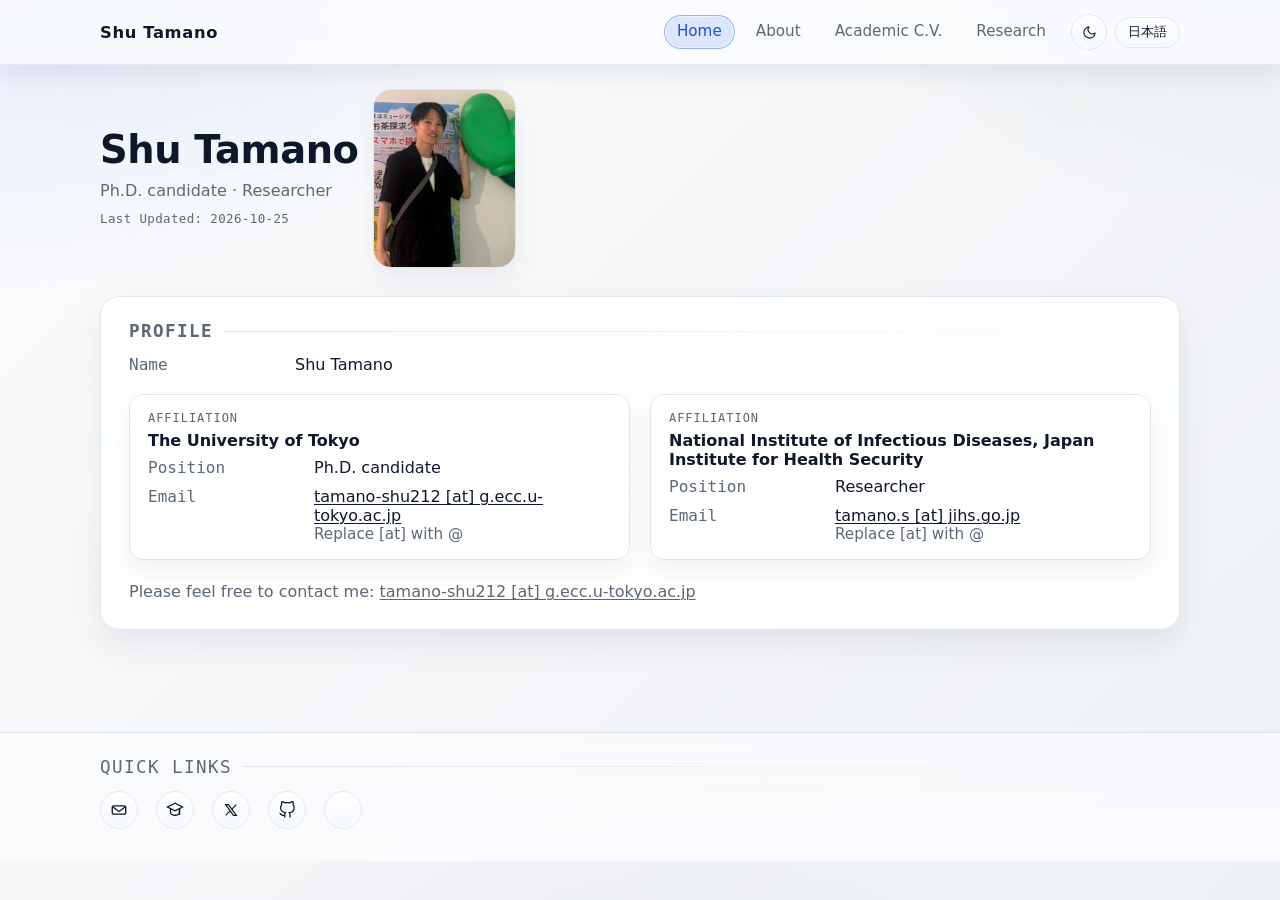
==== commit 0631aad9: "change font" ====
--- a/index.html
+++ b/index.html
@@ -27,7 +27,7 @@
             <p data-i18n="home.tag">Ph.D. candidate · Researcher</p>
             <p class="last-updated">
               <span data-i18n="home.lastUpdated">Last Updated</span>:
-              <time datetime="2026-10-17">2026-10-17</time>
+              <time datetime="2026-10-25">2026-10-25</time>
             </p>
           </div>
           <img
--- a/css/style.css
+++ b/css/style.css
@@ -1816,6 +1816,11 @@
   gap: 18px;
 }
 
+html[lang="ja"] #conference-section-content,
+html[lang="ja"] #conference-section-content * {
+  font-family: "Times New Roman", var(--jp-round);
+}
+
 .lang-en {
   display: inline;
 }
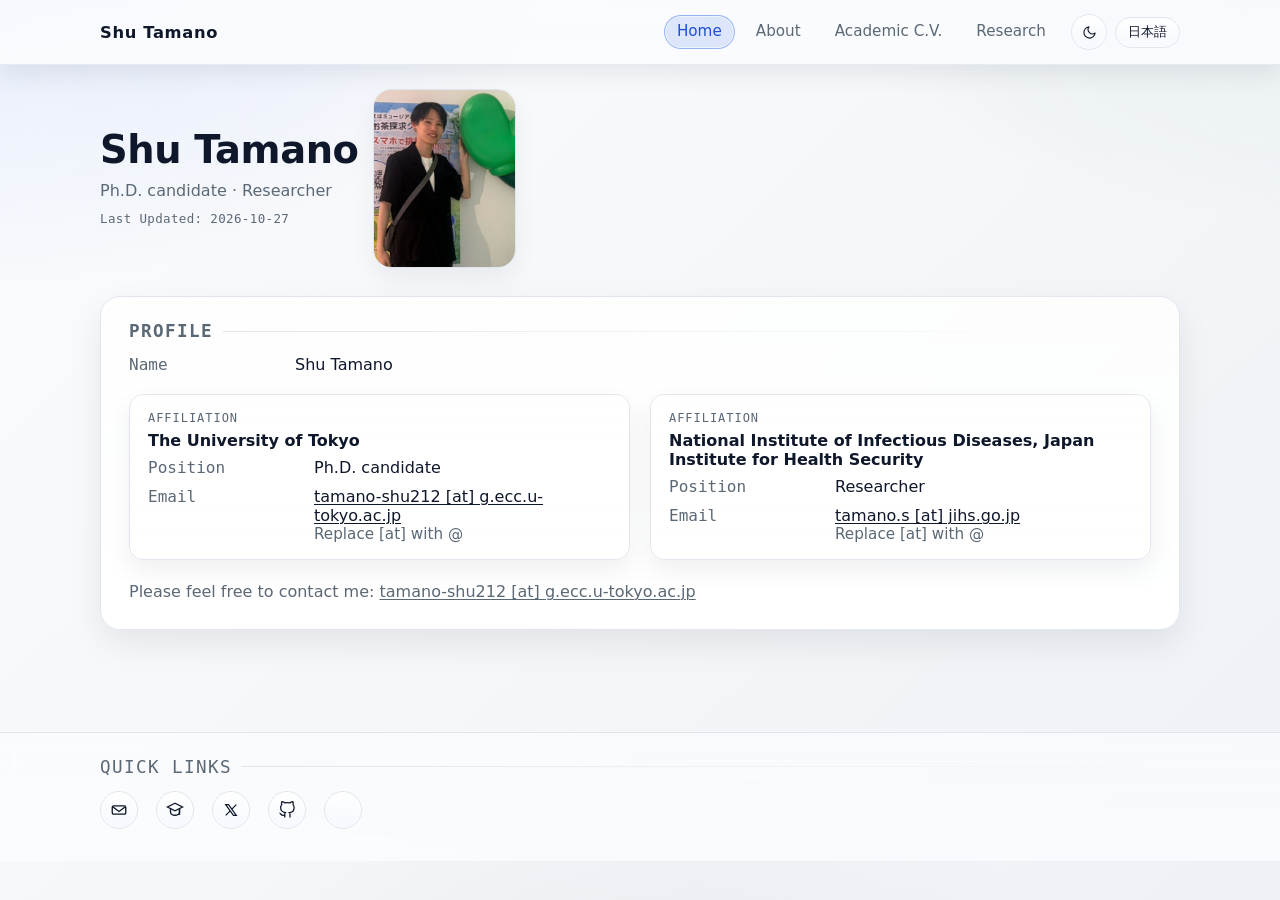
==== commit 1b6ae3a4: "update date" ====
--- a/index.html
+++ b/index.html
@@ -27,7 +27,7 @@
             <p data-i18n="home.tag">Ph.D. candidate · Researcher</p>
             <p class="last-updated">
               <span data-i18n="home.lastUpdated">Last Updated</span>:
-              <time datetime="2026-10-25">2026-10-25</time>
+              <time datetime="2026-10-27">2026-10-27</time>
             </p>
           </div>
           <img
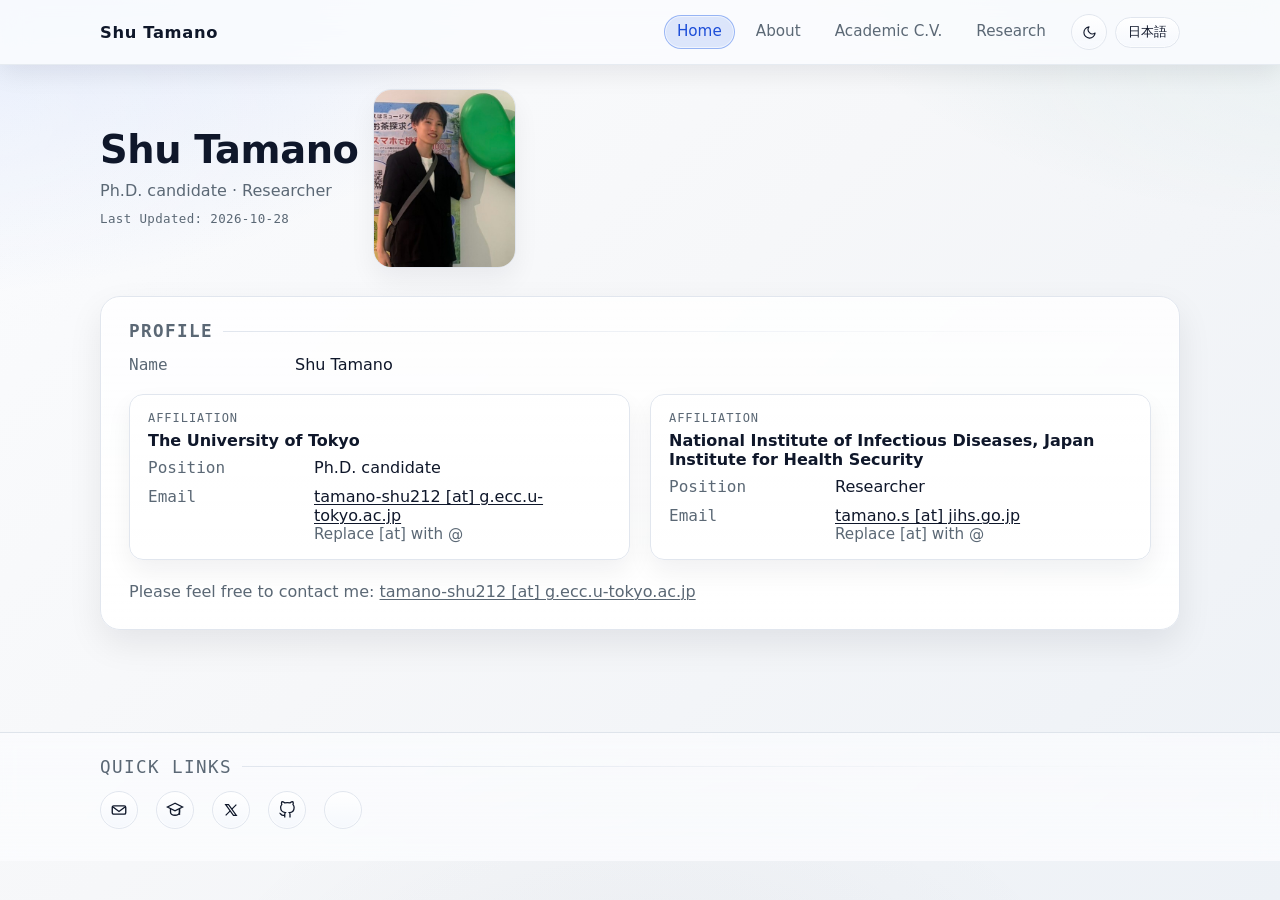
==== commit 64eae2c1: "update date" ====
--- a/index.html
+++ b/index.html
@@ -27,7 +27,7 @@
             <p data-i18n="home.tag">Ph.D. candidate · Researcher</p>
             <p class="last-updated">
               <span data-i18n="home.lastUpdated">Last Updated</span>:
-              <time datetime="2026-10-27">2026-10-27</time>
+              <time datetime="2026-10-28">2026-10-28</time>
             </p>
           </div>
           <img
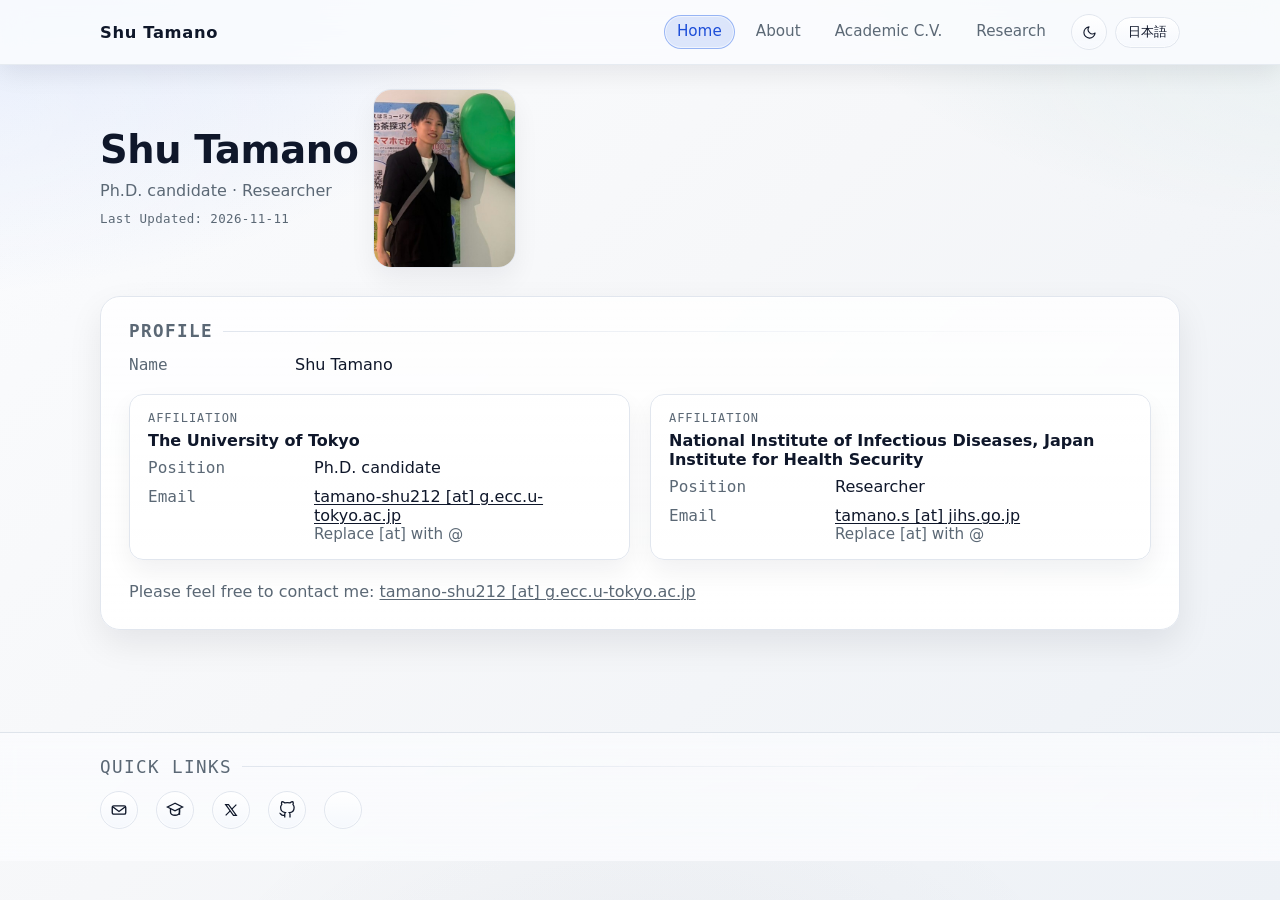
==== commit 675e7dbf: "update" ====
--- a/index.html
+++ b/index.html
@@ -27,7 +27,7 @@
             <p data-i18n="home.tag">Ph.D. candidate · Researcher</p>
             <p class="last-updated">
               <span data-i18n="home.lastUpdated">Last Updated</span>:
-              <time datetime="2026-10-28">2026-10-28</time>
+              <time datetime="2026-11-11">2026-11-11</time>
             </p>
           </div>
           <img
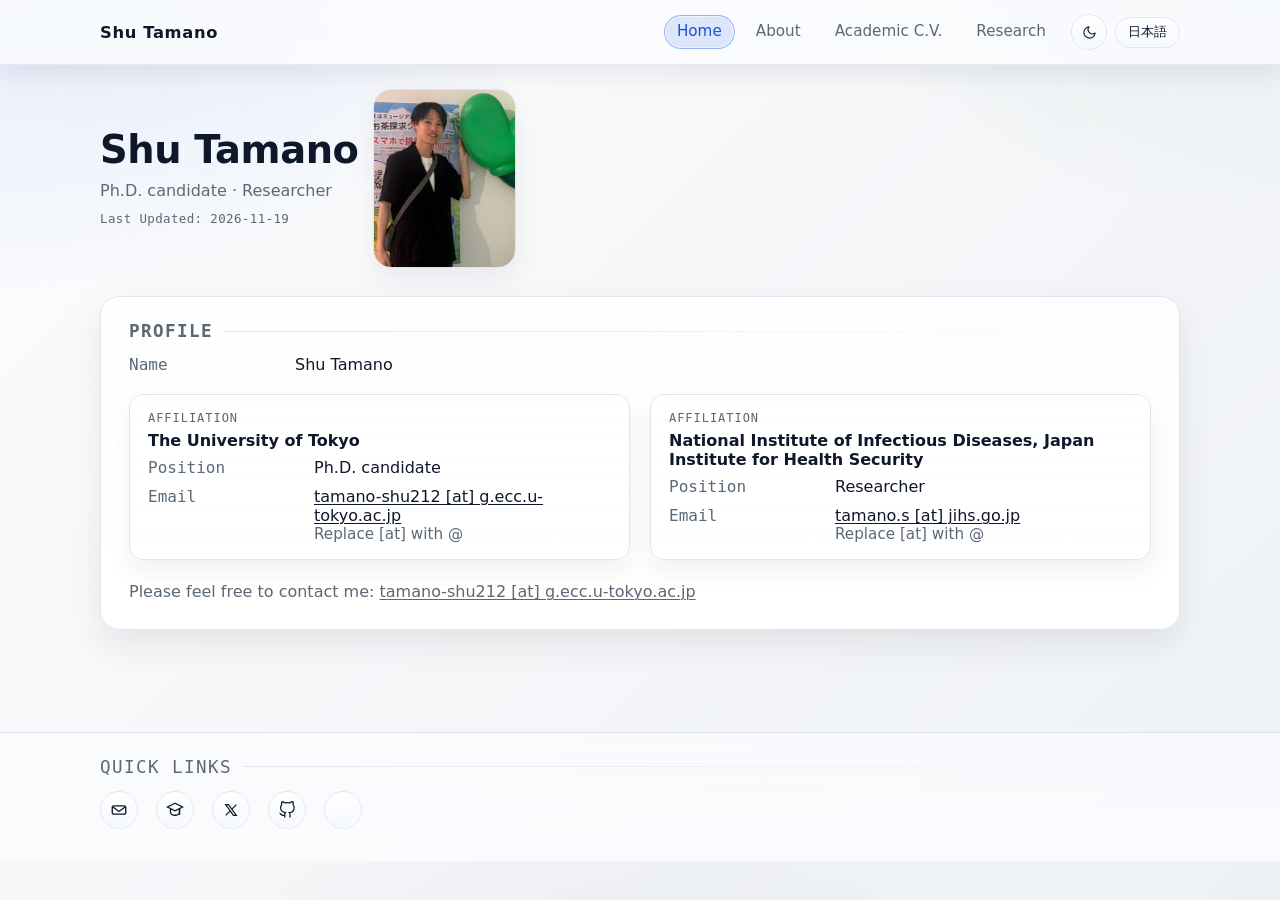
==== commit bd2b1d23: "update" ====
--- a/index.html
+++ b/index.html
@@ -27,7 +27,7 @@
             <p data-i18n="home.tag">Ph.D. candidate · Researcher</p>
             <p class="last-updated">
               <span data-i18n="home.lastUpdated">Last Updated</span>:
-              <time datetime="2026-11-11">2026-11-11</time>
+              <time datetime="2026-11-19">2026-11-19</time>
             </p>
           </div>
           <img
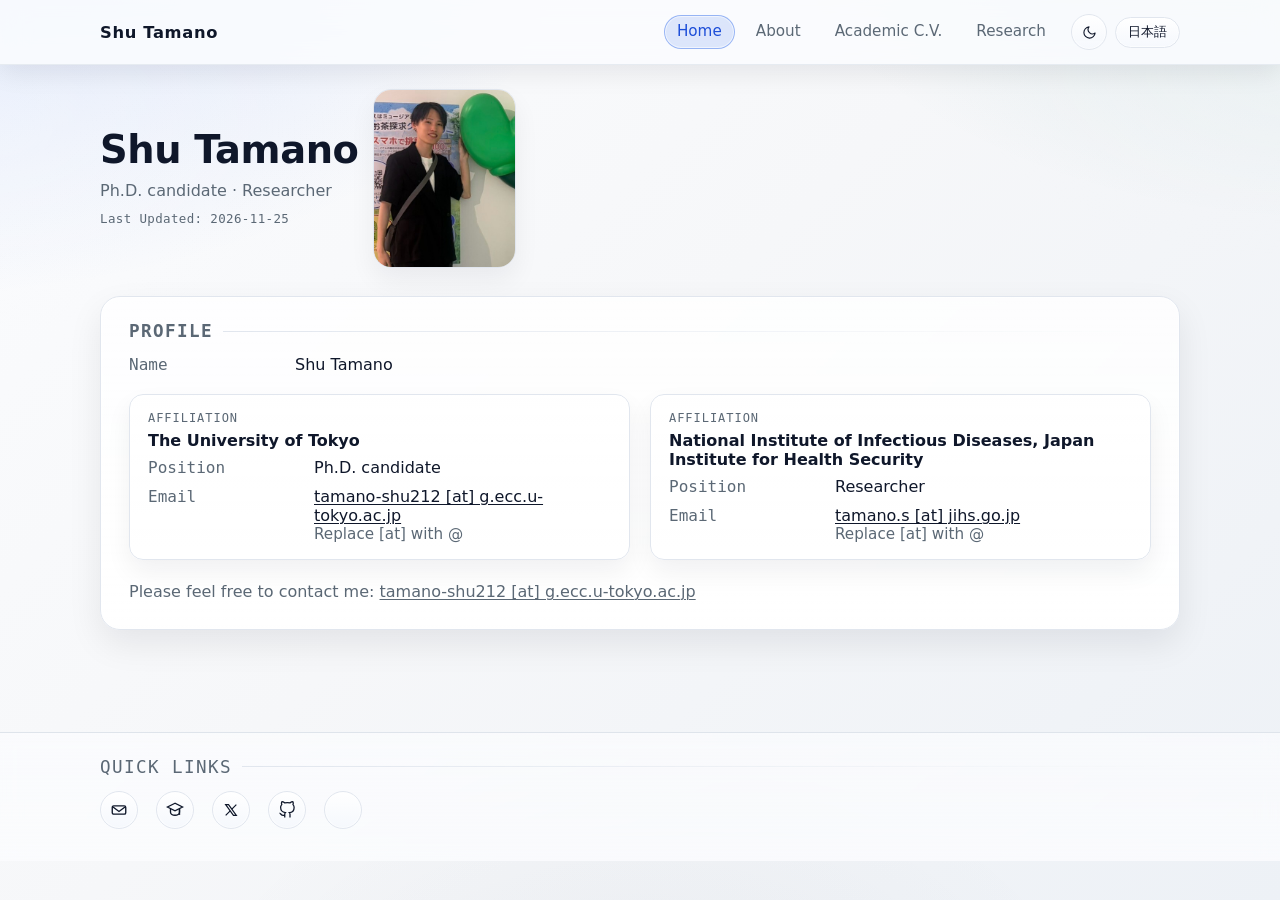
==== commit b28cde76: "update" ====
--- a/index.html
+++ b/index.html
@@ -27,7 +27,7 @@
             <p data-i18n="home.tag">Ph.D. candidate · Researcher</p>
             <p class="last-updated">
               <span data-i18n="home.lastUpdated">Last Updated</span>:
-              <time datetime="2026-11-19">2026-11-19</time>
+              <time datetime="2026-11-25">2026-11-25</time>
             </p>
           </div>
           <img
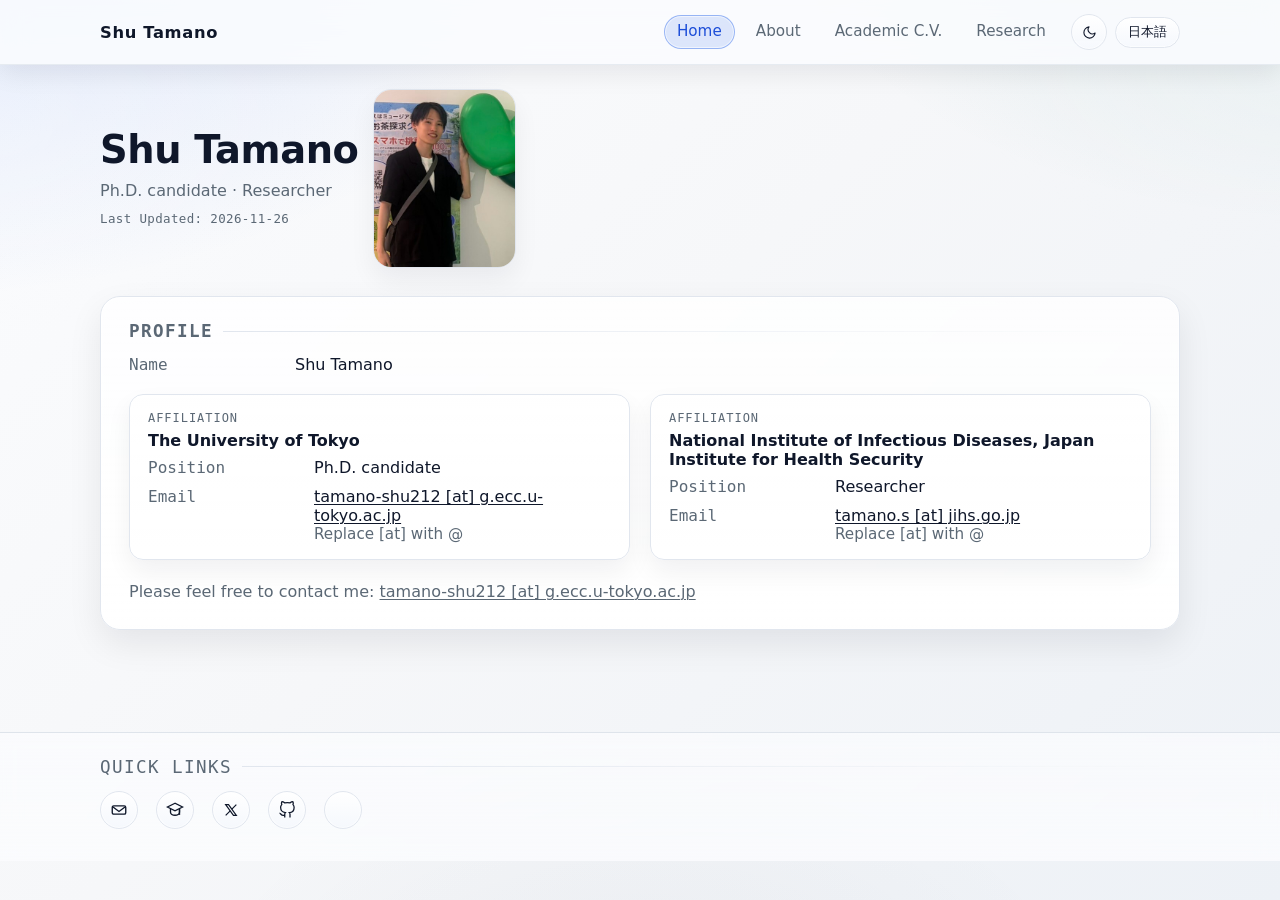
==== commit 38cba625: "update date" ====
--- a/index.html
+++ b/index.html
@@ -27,7 +27,7 @@
             <p data-i18n="home.tag">Ph.D. candidate · Researcher</p>
             <p class="last-updated">
               <span data-i18n="home.lastUpdated">Last Updated</span>:
-              <time datetime="2026-11-25">2026-11-25</time>
+              <time datetime="2026-11-26">2026-11-26</time>
             </p>
           </div>
           <img
